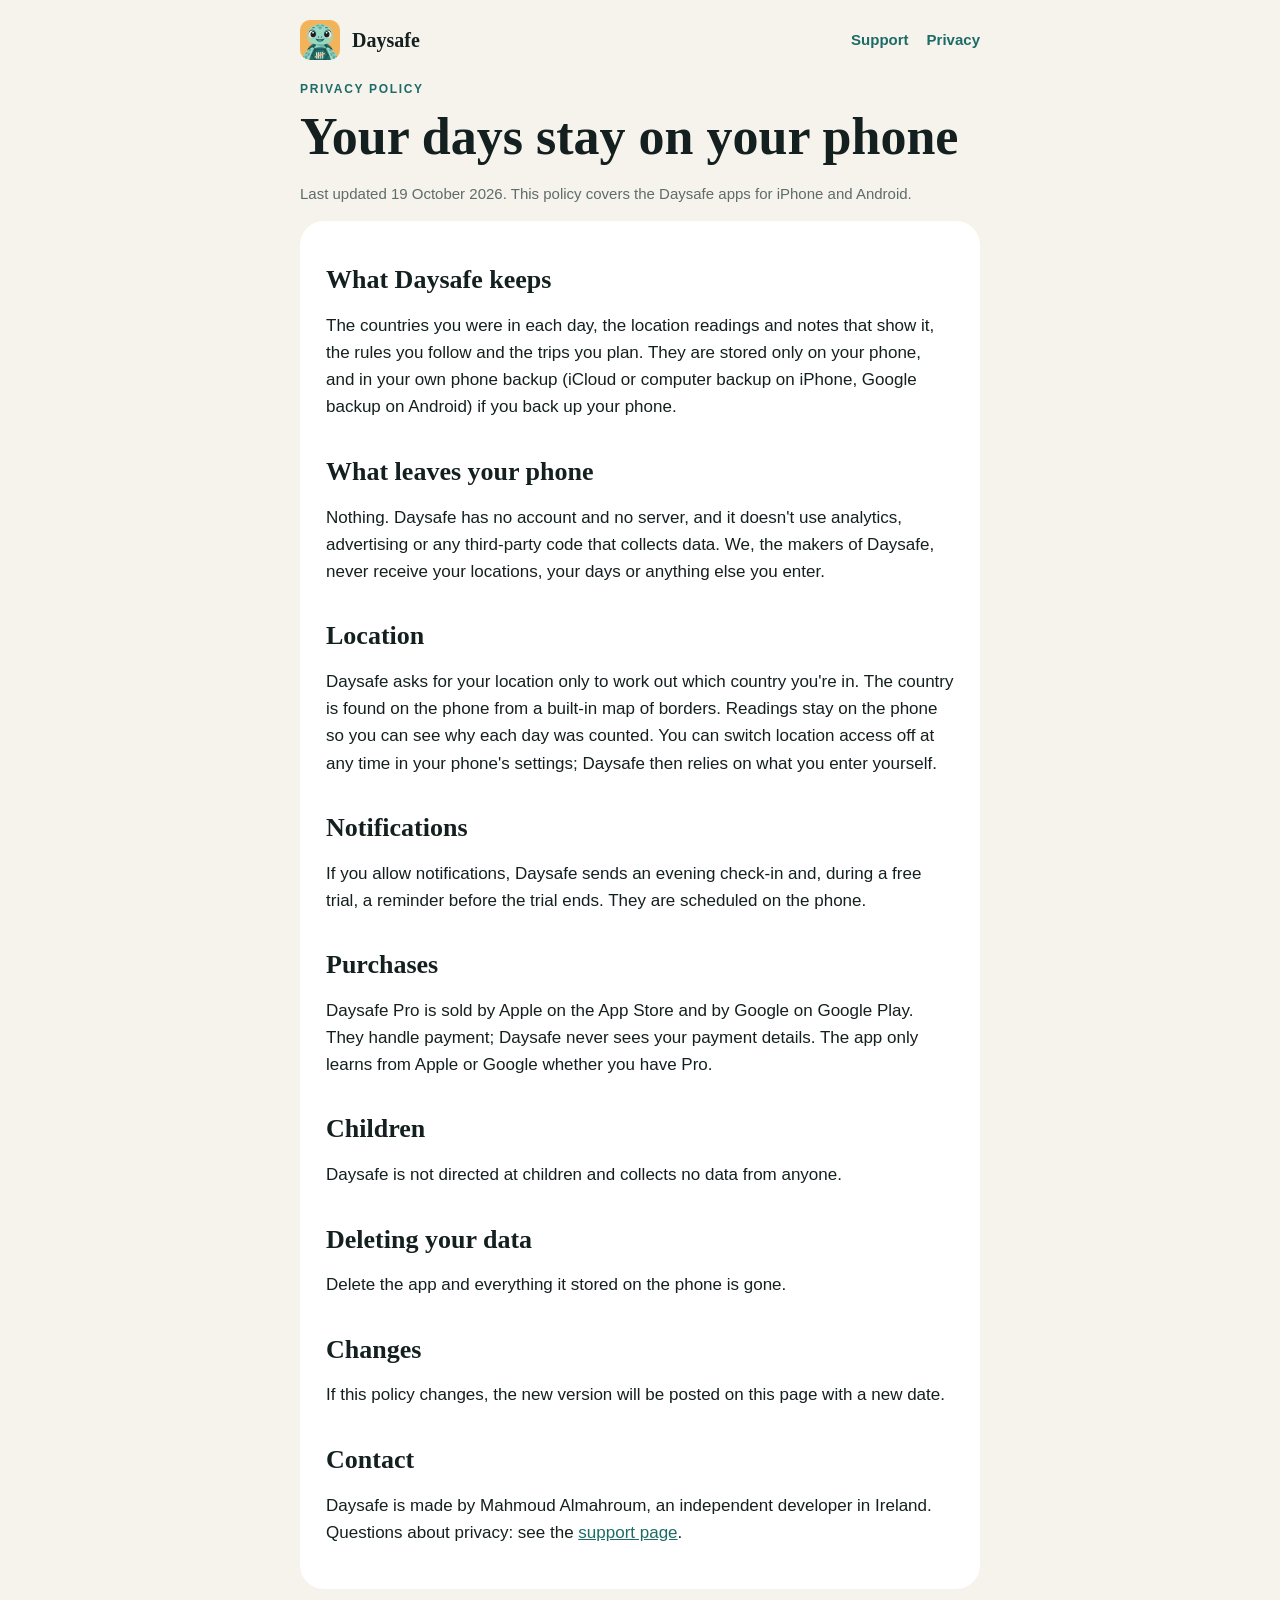
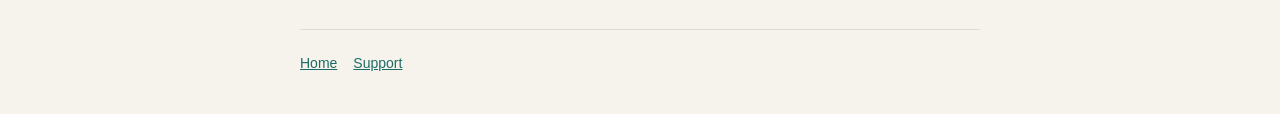
==== privacy.html @ 77009414 "Add the Daysafe home, support and privacy pages Co-Authored-By: Claude Opus 5.5 <noreply@anthropic.c" ====
<!doctype html>
<html lang="en">
<head>
  <meta charset="utf-8">
  <meta name="viewport" content="width=device-width, initial-scale=1">
  <title>Daysafe Privacy Policy</title>
  <link rel="icon" href="img/favicon.png">
  <link rel="stylesheet" href="style.css">
</head>
<body>
  <div class="wrap">
    <header class="top">
      <img src="img/icon.png" alt="">
      <a class="brand" href="./">Daysafe</a>
      <nav><a href="support.html">Support</a><a href="privacy.html">Privacy</a></nav>
    </header>

    <div class="eyebrow">Privacy policy</div>
    <h1>Your days stay on your phone</h1>
    <p class="muted">Last updated 19 October 2026. This policy covers the Daysafe apps for iPhone and Android.</p>

    <div class="doc">
      <h2>What Daysafe keeps</h2>
      <p>The countries you were in each day, the location readings and notes that show it, the rules you follow and the trips you plan. They are stored only on your phone, and in your own phone backup (iCloud or computer backup on iPhone, Google backup on Android) if you back up your phone.</p>

      <h2>What leaves your phone</h2>
      <p>Nothing. Daysafe has no account and no server, and it doesn't use analytics, advertising or any third-party code that collects data. We, the makers of Daysafe, never receive your locations, your days or anything else you enter.</p>

      <h2>Location</h2>
      <p>Daysafe asks for your location only to work out which country you're in. The country is found on the phone from a built-in map of borders. Readings stay on the phone so you can see why each day was counted. You can switch location access off at any time in your phone's settings; Daysafe then relies on what you enter yourself.</p>

      <h2>Notifications</h2>
      <p>If you allow notifications, Daysafe sends an evening check-in and, during a free trial, a reminder before the trial ends. They are scheduled on the phone.</p>

      <h2>Purchases</h2>
      <p>Daysafe Pro is sold by Apple on the App Store and by Google on Google Play. They handle payment; Daysafe never sees your payment details. The app only learns from Apple or Google whether you have Pro.</p>

      <h2>Children</h2>
      <p>Daysafe is not directed at children and collects no data from anyone.</p>

      <h2>Deleting your data</h2>
      <p>Delete the app and everything it stored on the phone is gone.</p>

      <h2>Changes</h2>
      <p>If this policy changes, the new version will be posted on this page with a new date.</p>

      <h2>Contact</h2>
      <p>Daysafe is made by Mahmoud Almahroum, an independent developer in Ireland. Questions about privacy: see the <a href="support.html#contact">support page</a>.</p>
    </div>

    <footer>
      <a href="./">Home</a><a href="support.html">Support</a>
    </footer>
  </div>
</body>
</html>
---- style.css ----
:root {
  --paper: #f6f3ec;
  --card: #ffffff;
  --ink: #14201f;
  --ink-soft: #5e6c6a;
  --line: #e2dcd0;
  --teal: #1d6b67;
  --teal-deep: #174f4c;
  --on-teal: #f7f4ec;
  --amber: #f2b35b;
  color-scheme: light dark;
}

@media (prefers-color-scheme: dark) {
  :root {
    --paper: #0d1413;
    --card: #16201f;
    --ink: #e9efed;
    --ink-soft: #9aadaa;
    --line: #2a3534;
    --teal: #63c5bc;
  }
}

* { box-sizing: border-box; }

body {
  margin: 0;
  background: var(--paper);
  color: var(--ink);
  font: 17px/1.6 -apple-system, BlinkMacSystemFont, "Segoe UI", Roboto, sans-serif;
}

a { color: var(--teal); }

.wrap { max-width: 720px; margin: 0 auto; padding: 0 20px; }

header.top { display: flex; align-items: center; gap: 12px; padding: 20px 0; }
header.top img { width: 40px; height: 40px; border-radius: 10px; }
header.top a.brand { font: 700 20px/1 ui-serif, "New York", Georgia, serif; color: var(--ink); text-decoration: none; }
header.top nav { margin-left: auto; display: flex; gap: 18px; font-size: 15px; font-weight: 600; }
header.top nav a { text-decoration: none; }

.eyebrow { font-size: 12px; font-weight: 700; letter-spacing: 0.14em; text-transform: uppercase; color: var(--teal); }

h1, h2 { font-family: ui-serif, "New York", Georgia, serif; line-height: 1.15; }
h1 { font-size: clamp(34px, 7vw, 52px); margin: 8px 0 14px; }
h2 { font-size: 26px; margin: 36px 0 10px; }
h3 { font-size: 18px; margin: 24px 0 6px; }

.hero { text-align: center; padding: 28px 0 8px; }
.hero img { width: 210px; height: auto; }
.hero p.lead { font-size: 19px; color: var(--ink-soft); max-width: 540px; margin: 0 auto 22px; }

.badge {
  display: inline-block; padding: 12px 22px; border-radius: 999px;
  background: var(--teal-deep); color: var(--on-teal); font-weight: 600; text-decoration: none;
}

.cards { display: grid; gap: 14px; margin: 34px 0; }
@media (min-width: 640px) { .cards { grid-template-columns: 1fr 1fr; } }
.card { background: var(--card); border-radius: 22px; padding: 20px 22px; }
.card h3 { margin-top: 0; }
.card p { margin: 0; color: var(--ink-soft); font-size: 15px; }

.doc { background: var(--card); border-radius: 24px; padding: 8px 26px 26px; margin: 10px 0 30px; }
.doc p, .doc li { color: var(--ink); }
.muted { color: var(--ink-soft); font-size: 15px; }

footer { border-top: 1px solid var(--line); margin-top: 40px; padding: 22px 0 40px; font-size: 14px; color: var(--ink-soft); }
footer a { margin-right: 16px; }
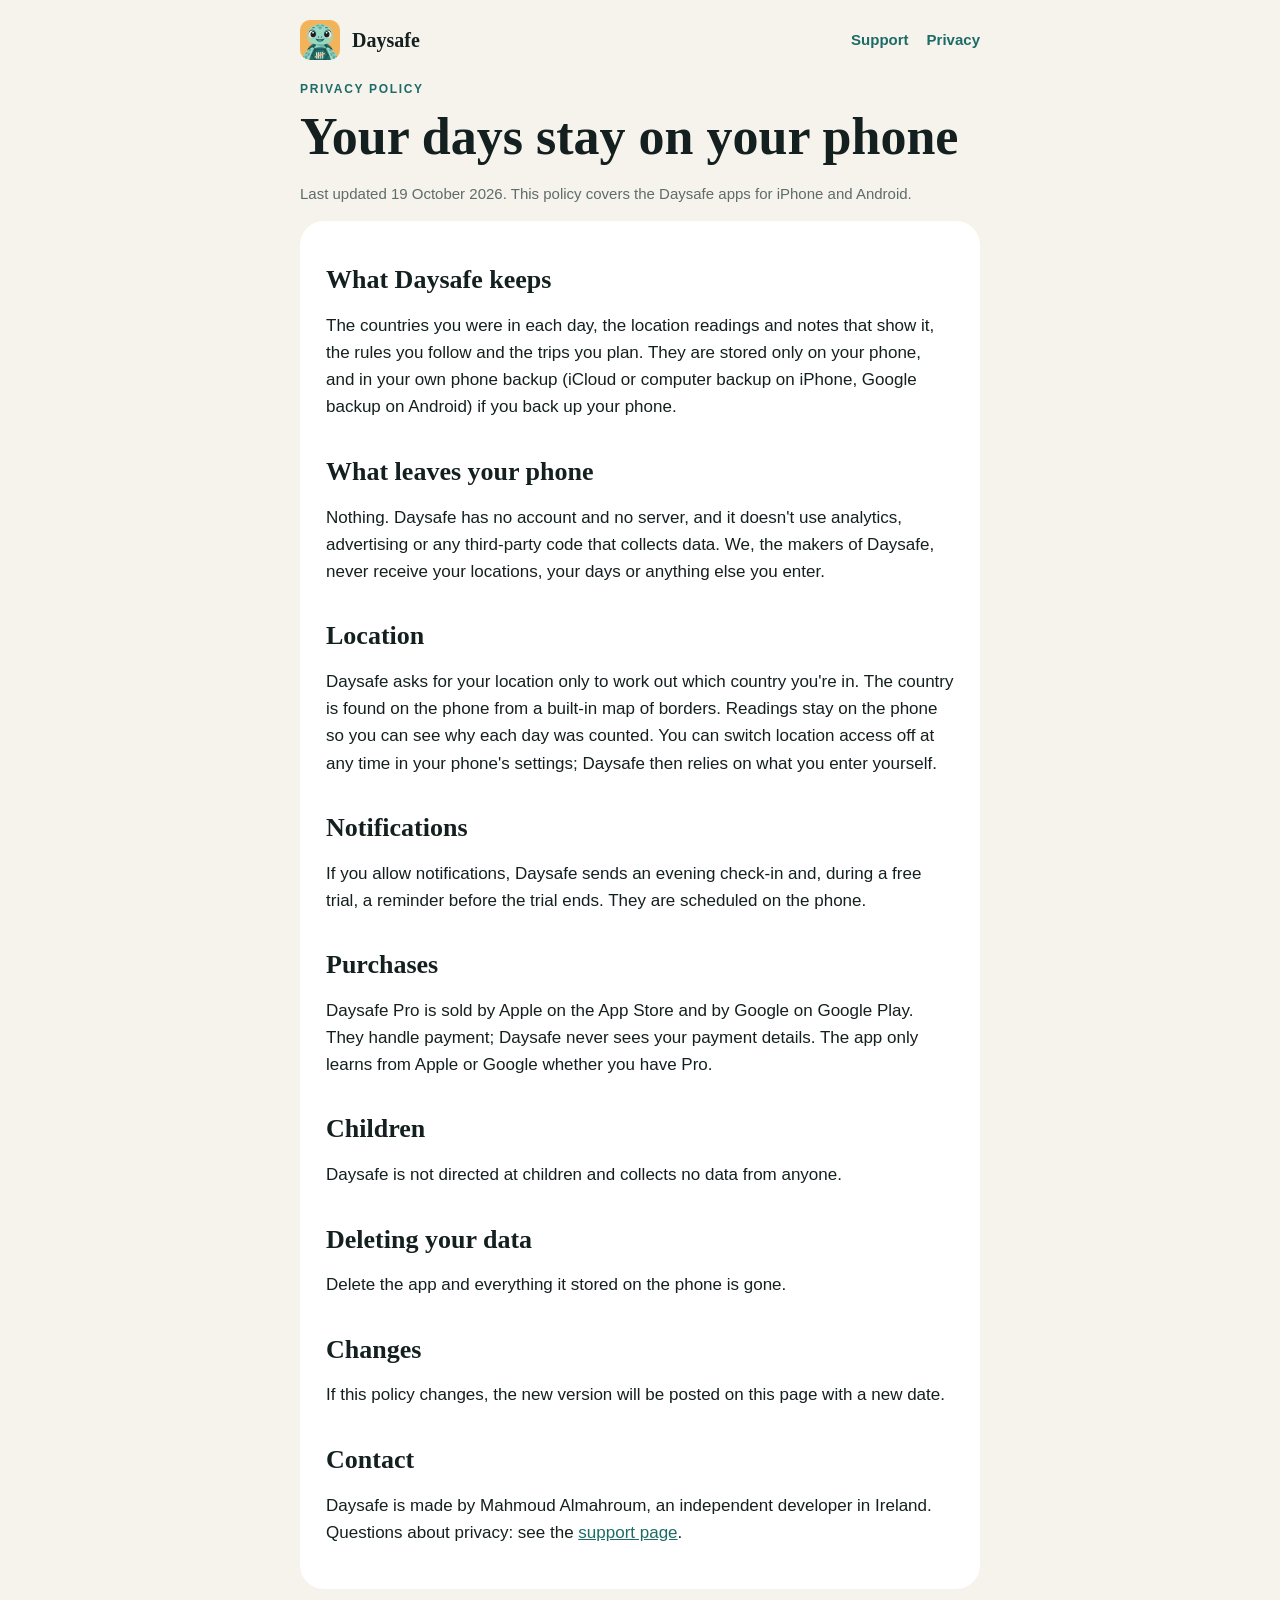
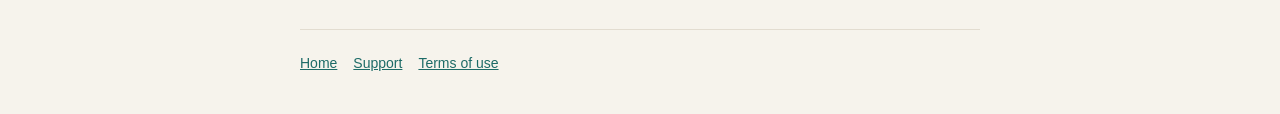
==== commit a5d5c035: "Add the terms of use page and link it from every footer" ====
--- a/privacy.html
+++ b/privacy.html
@@ -49,7 +49,7 @@
     </div>
 
     <footer>
-      <a href="./">Home</a><a href="support.html">Support</a>
+      <a href="./">Home</a><a href="support.html">Support</a><a href="terms.html">Terms of use</a>
     </footer>
   </div>
 </body>
